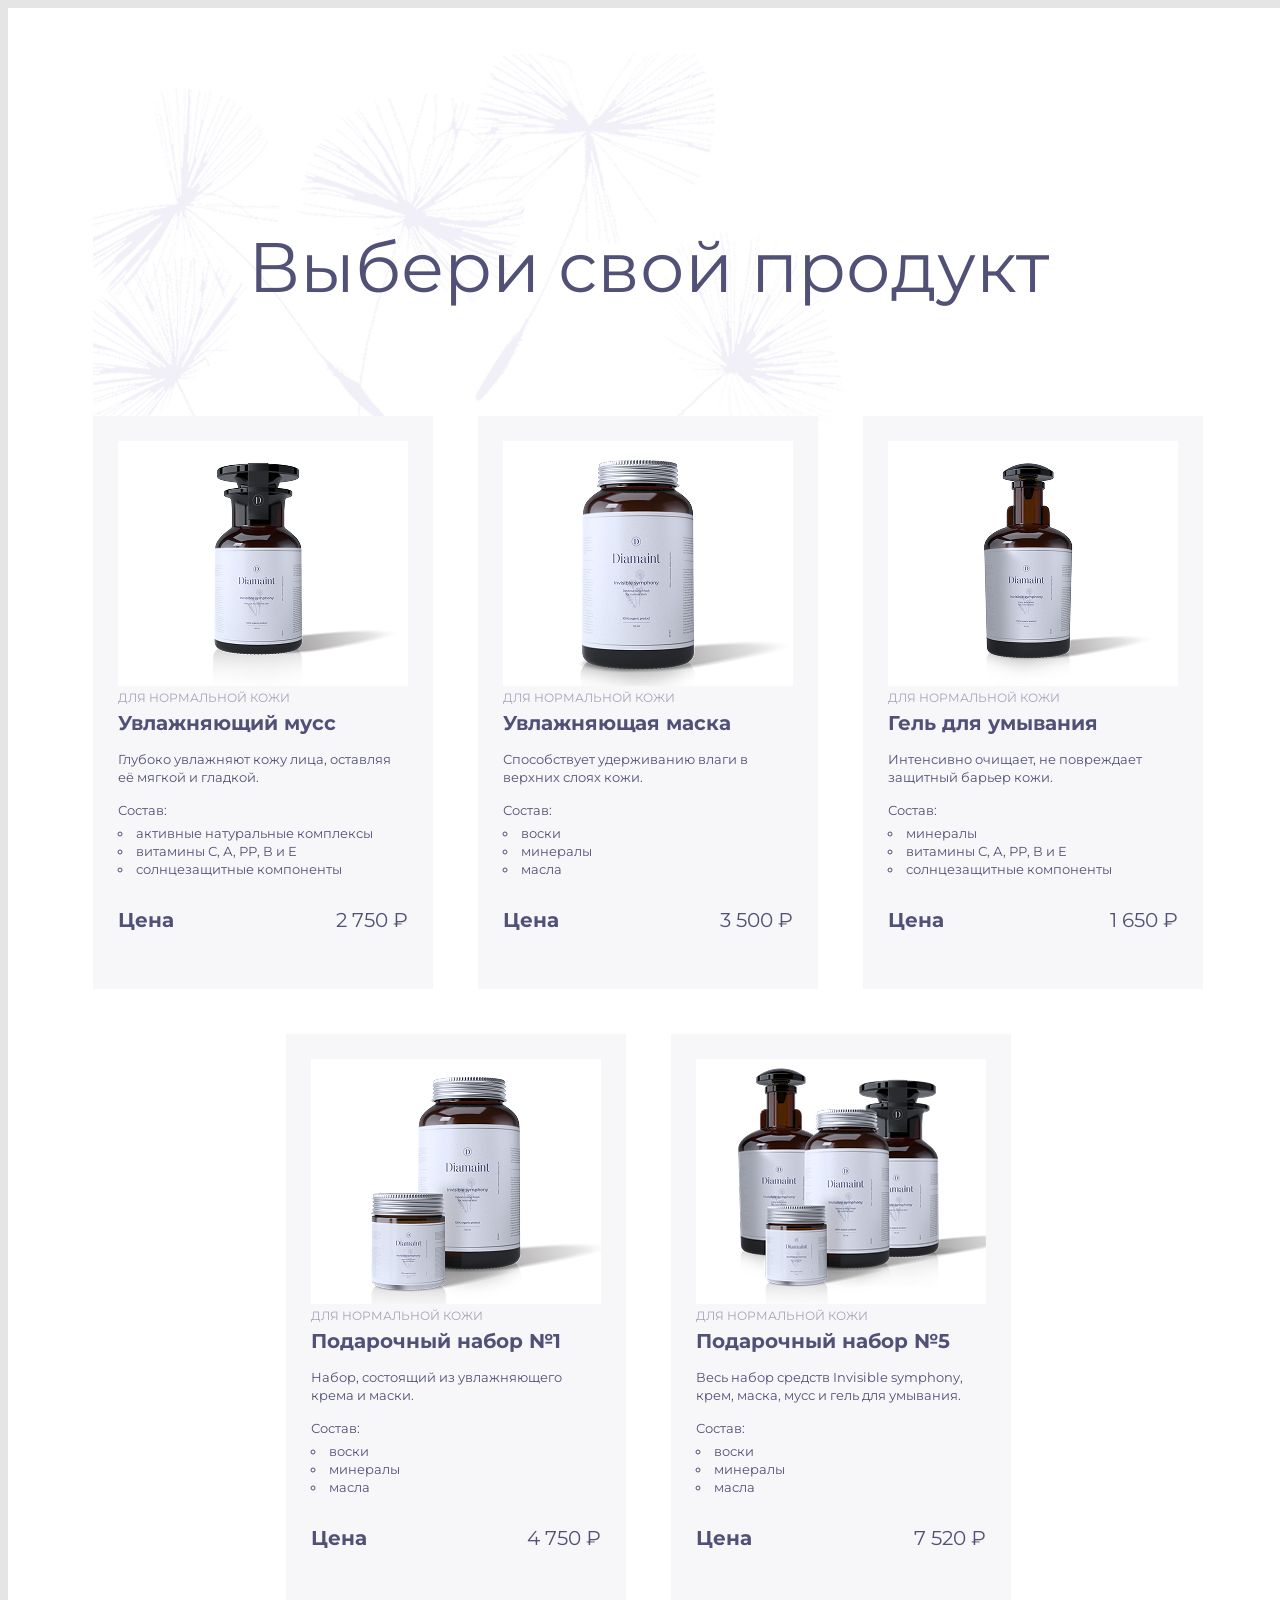
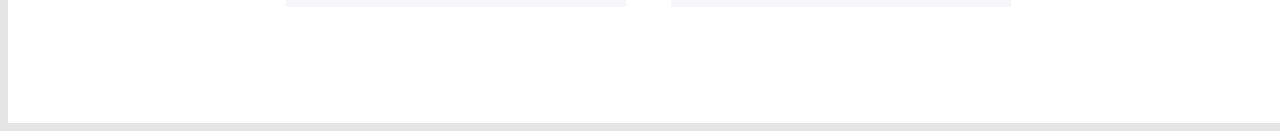
==== index.html @ 6c57b0ef "fix issues" ====
<!doctype html>
<html lang="en">
  <head>
    <meta charset="UTF-8" />
    <meta name="viewport" content="width=device-width, initial-scale=1.0" />
    <title>Product card</title>
    <link rel="stylesheet" href="style.css" />
    <link rel="preconnect" href="https://fonts.googleapis.com" />
    <link rel="preconnect" href="https://fonts.gstatic.com" crossorigin />
    <link href="https://fonts.googleapis.com/css2?family=Montserrat:wght@400;700&display=swap" rel="stylesheet" />
  </head>
  <body>
    <div class="container container-catalog">
      <h1 class="title">Выбери свой продукт</h1>
      <ul class="products clear-list">
        <li class="products__item card">
          <img class="card__image" src="img/muss.jpg" alt="Увлажняющий мусс" />
          <span class="card__category">для нормальной кожи</span>
          <h2 class="card__name">Увлажняющий мусс</h2>
          <div class="card__description">
            <p>Глубоко увлажняют кожу лица, оставляя её мягкой и гладкой.</p>
          </div>
          <div class="compound">
            <span>Состав:</span>
            <ul class="compound__list">
              <li>активные натуральные комплексы</li>
              <li>витамины С, А, РР, В и Е</li>
              <li>солнцезащитные компоненты</li>
            </ul>
          </div>
          <div class="card__price">
            <b>Цена</b>
            <span>2 750 &#8381;</span>
          </div>
        </li>

        <li class="products__item card">
          <img class="card__image" src="img/mask.jpg" alt="Увлажняющая маска" />
          <span class="card__category">для нормальной кожи</span>
          <h2 class="card__name">Увлажняющая маска</h2>
          <div class="card__description">
            <p>Способствует удерживанию влаги в верхних слоях кожи.</p>
          </div>
          <div class="compound">
            <span>Состав:</span>
            <ul class="compound__list">
              <li>воски</li>
              <li>минералы</li>
              <li>масла</li>
            </ul>
          </div>
          <div class="card__price">
            <b>Цена</b>
            <span>3 500 &#8381;</span>
          </div>
        </li>

        <li class="products__item card">
          <img class="card__image" src="img/gel.jpg" alt="Гель для умывания" />
          <span class="card__category">для нормальной кожи</span>
          <h2 class="card__name">Гель для умывания</h2>
          <div class="card__description">
            <p>Интенсивно очищает, не повреждает защитный барьер кожи.</p>
          </div>
          <div class="compound">
            <span>Состав:</span>
            <ul class="compound__list">
              <li>минералы</li>
              <li>витамины С, А, РР, В и Е</li>
              <li>солнцезащитные компоненты</li>
            </ul>
          </div>
          <div class="card__price">
            <b>Цена</b>
            <span>1 650 &#8381;</span>
          </div>
        </li>

        <li class="products__item card">
          <img class="card__image" src="img/small-gift-set.jpg" alt="Подарочный набор №1" />
          <span class="card__category">для нормальной кожи</span>
          <h2 class="card__name">Подарочный набор №1</h2>
          <div class="card__description">
            <p>Набор, состоящий из увлажняющего крема и маски.</p>
          </div>
          <div class="compound">
            <span>Состав:</span>
            <ul class="compound__list">
              <li>воски</li>
              <li>минералы</li>
              <li>масла</li>
            </ul>
          </div>
          <div class="card__price">
            <b>Цена</b>
            <span>4 750 &#8381;</span>
          </div>
        </li>

        <li class="products__item card">
          <img class="card__image" src="img/large-gift-set.jpg" alt="Подарочный набор №5" />
          <span class="card__category">для нормальной кожи</span>
          <h2 class="card__name">Подарочный набор №5</h2>
          <div class="card__description">
            <p>Весь набор средств Invisible symphony, крем, маска, мусс и гель для умывания.</p>
          </div>
          <div class="compound">
            <span>Состав:</span>
            <ul class="compound__list">
              <li>воски</li>
              <li>минералы</li>
              <li>масла</li>
            </ul>
          </div>
          <div class="card__price">
            <b>Цена</b>
            <span>7 520 &#8381;</span>
          </div>
        </li>
      </ul>
    </div>
  </body>
</html>
---- style.css ----
* {
  box-sizing: border-box;
}

body {
  font-family: "Montserrat", Arial, sans-serif;
  font-size: 13px;
  line-height: 18px;
  background-color: #e5e5e5;
  color: #515076;
}

.clear-list {
  list-style: none;
  padding: 0;
  margin: 0;
}

.container {
  width: 1280px;
  height: 1715px;
  margin: 0 auto;
  background-color: #ffffff;
}

.container-catalog {
  background-image: url("img/bg.png");
  background-repeat: no-repeat;
  background-position: 85px 0;
  padding-top: 170px;
}

.title {
  color: #515076;
  text-align: center;
  font-size: 70px;
  font-weight: 400;
  line-height: 78px;
  margin-top: 50px;
  margin-bottom: 110px;
}

.card {
  background-color: #f7f7fa;
  padding: 25px;
  width: 100%;
}

.card__image {
  display: block;
}

.card__category {
  display: block;
  font-size: 12px;
  line-height: 24px;
  color: #a5a3b9;
  text-transform: uppercase;
}

.card__name {
  font-size: 20px;
  line-height: 27px;
  margin: 0;
}

.card__description {
  font-size: 13px;
  line-height: 18px;
  margin-top: 5px;
  margin-bottom: 15px;
}

.card__price {
  font-size: 20px;
  line-height: 24px;
  display: flex;
  justify-content: space-between;
}

.compound {
  list-style-position: inside;
}

.compound__list {
  margin-top: 5px;
  margin-bottom: 30px;
  padding-left: 0px;
}

.products {
  display: flex;
  flex-wrap: wrap;
  justify-content: center;
  gap: 45px;
}

.products__item {
  width: 340px;
  height: 573px;
}
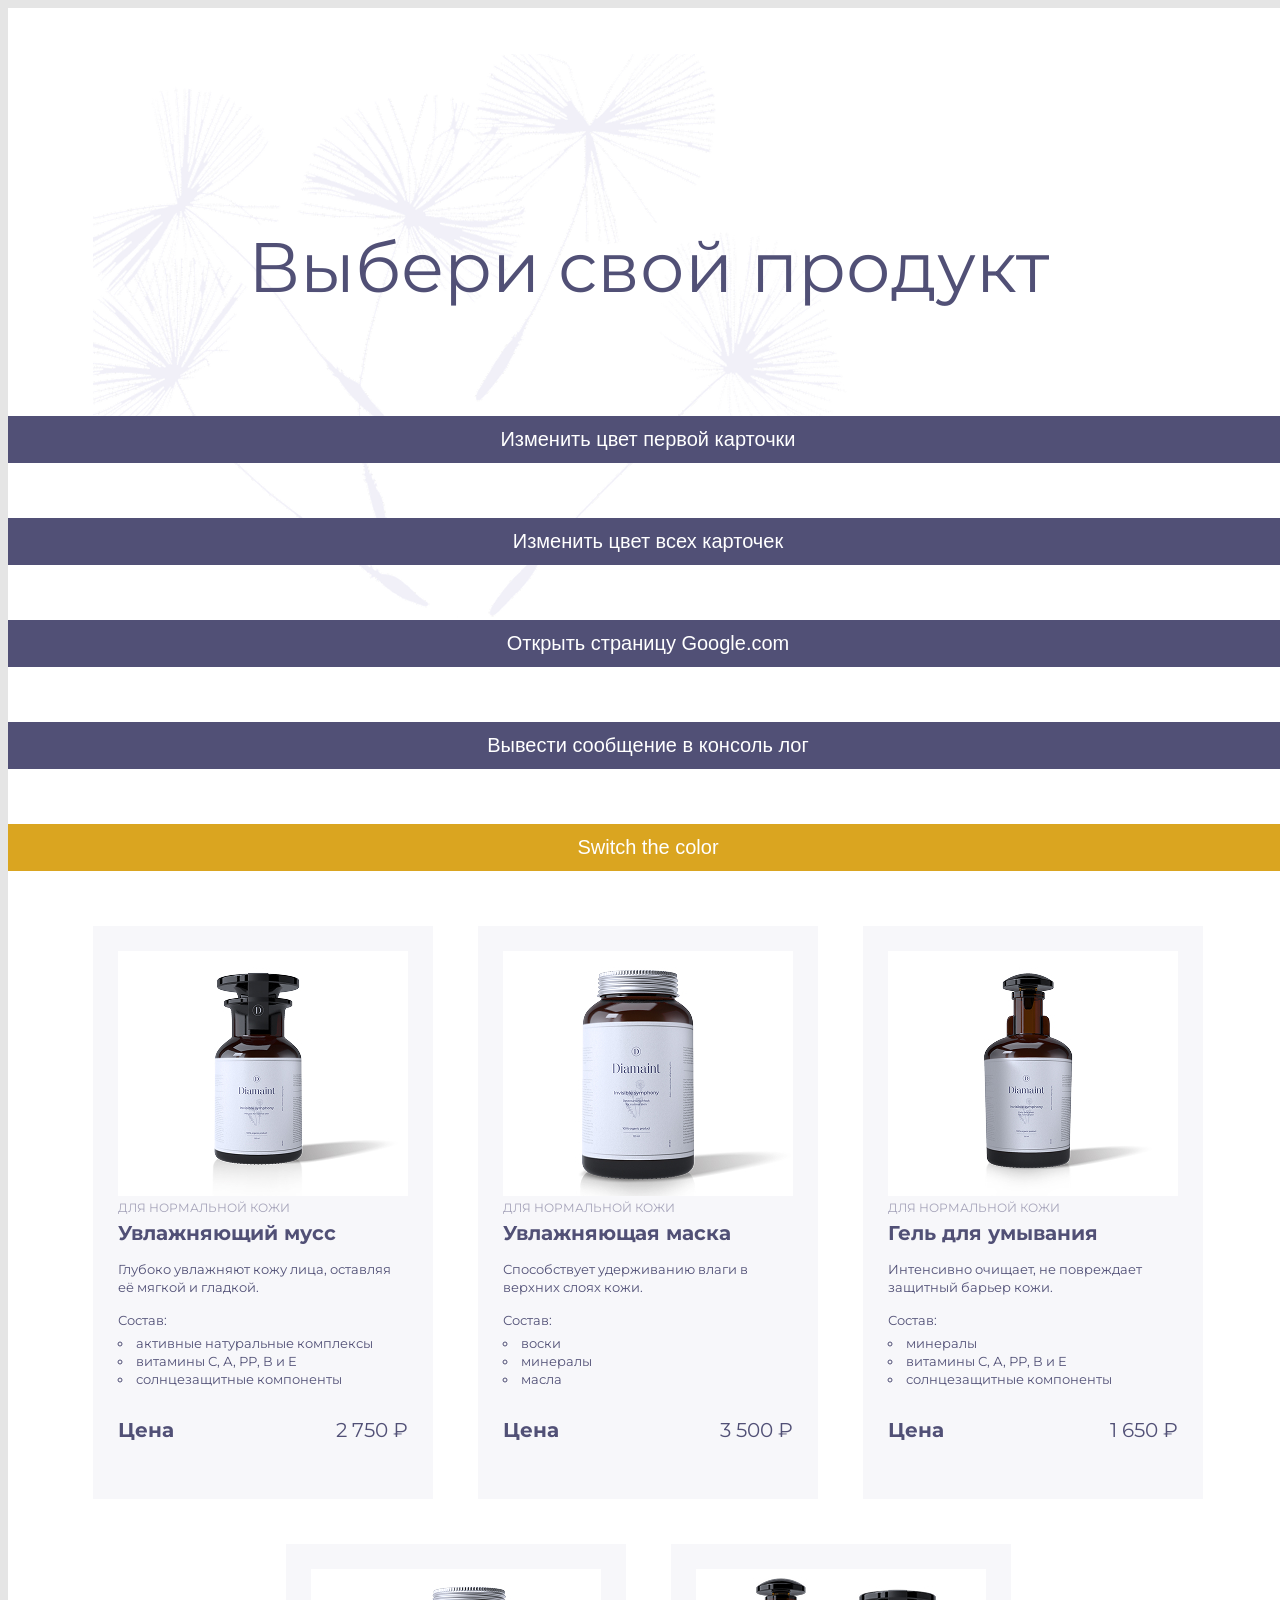
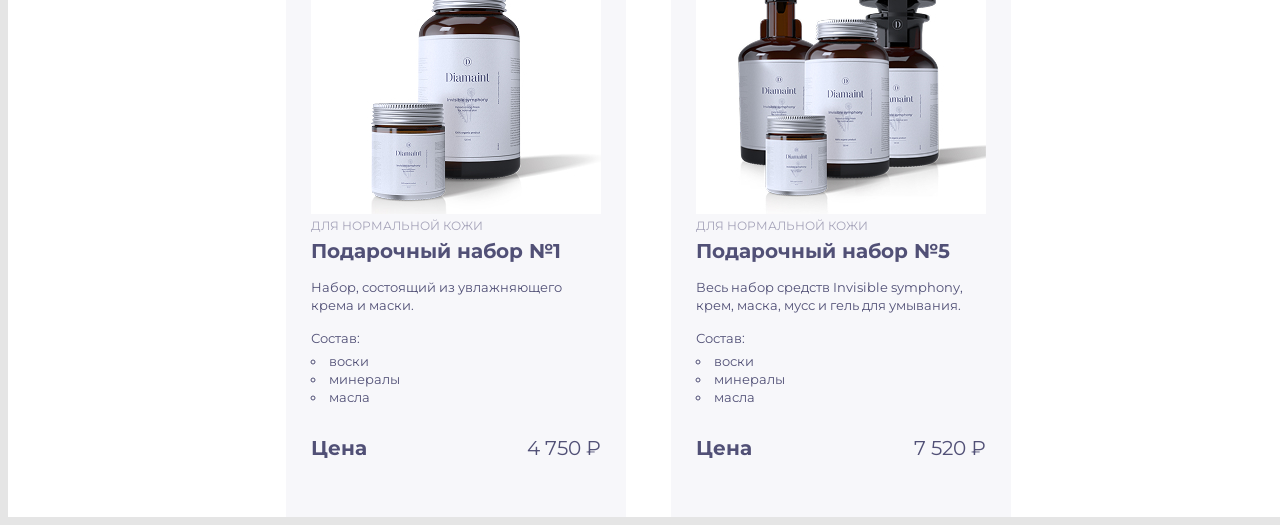
==== commit c9854288: "added js functions" ====
--- a/index.html
+++ b/index.html
@@ -13,6 +13,11 @@
     <div class="container container-catalog">
       <h1 class="title">Выбери свой продукт</h1>
       <ul class="products clear-list">
+        <button class="button btn-repaint-first-card">Изменить цвет первой карточки</button>
+        <button class="button btn-repaint-all-cards">Изменить цвет всех карточек</button>
+        <button class="button btn-open-google">Открыть страницу Google.com</button>
+        <button class="button btn-output-console-log">Вывести сообщение в консоль лог</button>
+        <button class="button btn-toggle">Switch the color</button>
         <li class="products__item card">
           <img class="card__image" src="img/muss.jpg" alt="Увлажняющий мусс" />
           <span class="card__category">для нормальной кожи</span>
@@ -119,5 +124,6 @@
         </li>
       </ul>
     </div>
+    <script src="main.js"></script>
   </body>
 </html>
--- a/style.css
+++ b/style.css
@@ -18,7 +18,6 @@
 
 .container {
   width: 1280px;
-  height: 1715px;
   margin: 0 auto;
   background-color: #ffffff;
 }
@@ -99,3 +98,24 @@
   width: 340px;
   height: 573px;
 }
+
+.button {
+  display: block;
+  width: 100%;
+  font-size: 20px;
+  line-height: 27px;
+  padding: 10px;
+  margin-bottom: 10px;
+  background-color: #515076;
+  color: white;
+  border: none;
+  cursor: pointer;
+}
+
+.btn-toggle {
+  background-color: goldenrod;
+}
+
+.active {
+  background-color: black;
+}
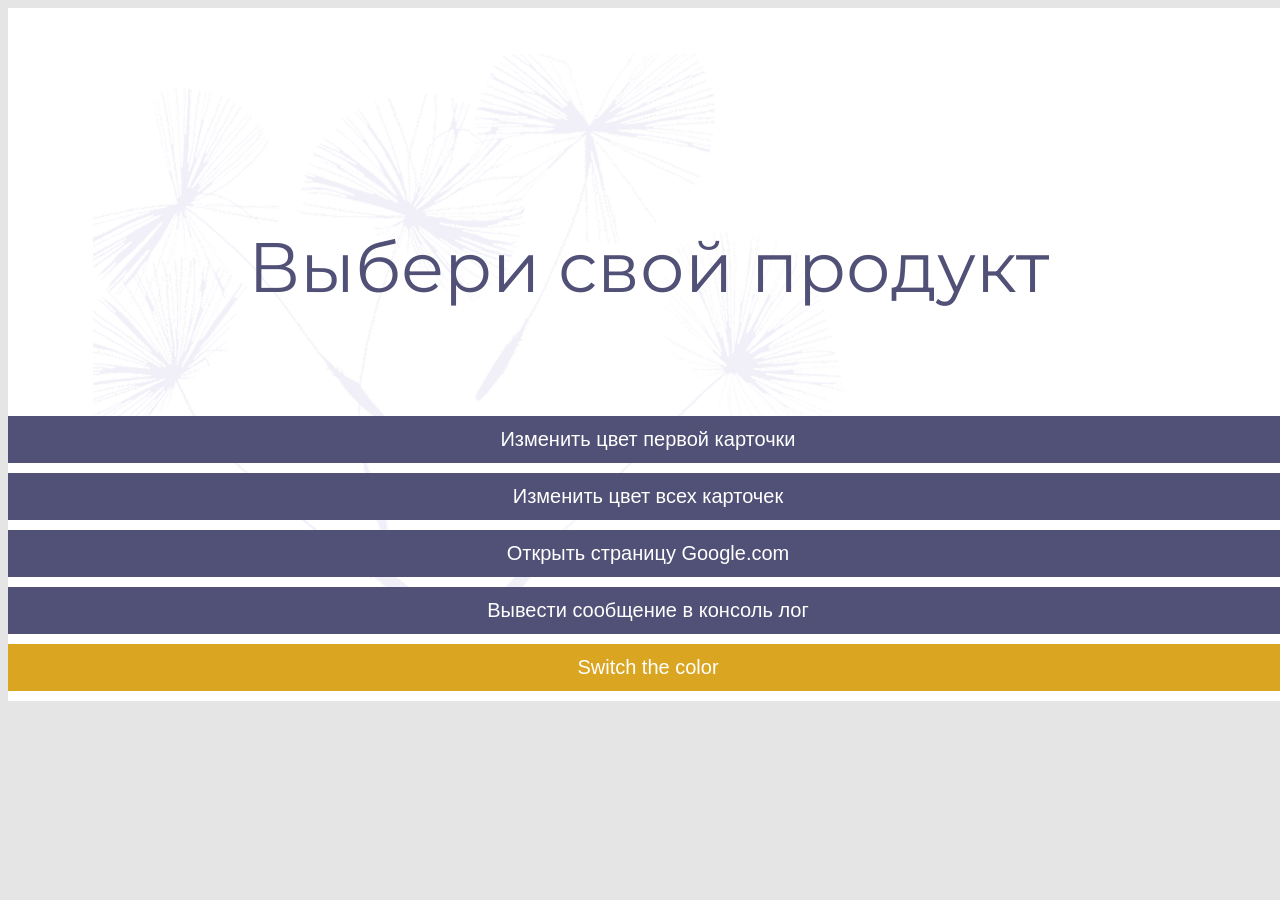
==== commit ffa8d729: "new js files, template, prompt, reduce..." ====
--- a/index.html
+++ b/index.html
@@ -12,118 +12,41 @@
   <body>
     <div class="container container-catalog">
       <h1 class="title">Выбери свой продукт</h1>
-      <ul class="products clear-list">
-        <button class="button btn-repaint-first-card">Изменить цвет первой карточки</button>
-        <button class="button btn-repaint-all-cards">Изменить цвет всех карточек</button>
-        <button class="button btn-open-google">Открыть страницу Google.com</button>
-        <button class="button btn-output-console-log">Вывести сообщение в консоль лог</button>
-        <button class="button btn-toggle">Switch the color</button>
+      <button class="button btn-repaint-first-card">Изменить цвет первой карточки</button>
+      <button class="button btn-repaint-all-cards">Изменить цвет всех карточек</button>
+      <button class="button btn-open-google">Открыть страницу Google.com</button>
+      <button class="button btn-output-console-log">Вывести сообщение в консоль лог</button>
+      <button class="button btn-toggle">Switch the color</button>
+
+      <ul class="products clear-list"></ul>
+
+      <template class="product-template">
         <li class="products__item card">
-          <img class="card__image" src="img/muss.jpg" alt="Увлажняющий мусс" />
-          <span class="card__category">для нормальной кожи</span>
-          <h2 class="card__name">Увлажняющий мусс</h2>
+          <img class="card__image" src="" alt="" />
+          <span class="card__category"></span>
+          <h2 class="card__name"></h2>
           <div class="card__description">
-            <p>Глубоко увлажняют кожу лица, оставляя её мягкой и гладкой.</p>
+            <p></p>
           </div>
           <div class="compound">
             <span>Состав:</span>
             <ul class="compound__list">
-              <li>активные натуральные комплексы</li>
-              <li>витамины С, А, РР, В и Е</li>
-              <li>солнцезащитные компоненты</li>
+              <li></li>
+              <li></li>
+              <li></li>
             </ul>
           </div>
           <div class="card__price">
             <b>Цена</b>
-            <span>2 750 &#8381;</span>
+            <span></span>
           </div>
         </li>
-
-        <li class="products__item card">
-          <img class="card__image" src="img/mask.jpg" alt="Увлажняющая маска" />
-          <span class="card__category">для нормальной кожи</span>
-          <h2 class="card__name">Увлажняющая маска</h2>
-          <div class="card__description">
-            <p>Способствует удерживанию влаги в верхних слоях кожи.</p>
-          </div>
-          <div class="compound">
-            <span>Состав:</span>
-            <ul class="compound__list">
-              <li>воски</li>
-              <li>минералы</li>
-              <li>масла</li>
-            </ul>
-          </div>
-          <div class="card__price">
-            <b>Цена</b>
-            <span>3 500 &#8381;</span>
-          </div>
-        </li>
-
-        <li class="products__item card">
-          <img class="card__image" src="img/gel.jpg" alt="Гель для умывания" />
-          <span class="card__category">для нормальной кожи</span>
-          <h2 class="card__name">Гель для умывания</h2>
-          <div class="card__description">
-            <p>Интенсивно очищает, не повреждает защитный барьер кожи.</p>
-          </div>
-          <div class="compound">
-            <span>Состав:</span>
-            <ul class="compound__list">
-              <li>минералы</li>
-              <li>витамины С, А, РР, В и Е</li>
-              <li>солнцезащитные компоненты</li>
-            </ul>
-          </div>
-          <div class="card__price">
-            <b>Цена</b>
-            <span>1 650 &#8381;</span>
-          </div>
-        </li>
-
-        <li class="products__item card">
-          <img class="card__image" src="img/small-gift-set.jpg" alt="Подарочный набор №1" />
-          <span class="card__category">для нормальной кожи</span>
-          <h2 class="card__name">Подарочный набор №1</h2>
-          <div class="card__description">
-            <p>Набор, состоящий из увлажняющего крема и маски.</p>
-          </div>
-          <div class="compound">
-            <span>Состав:</span>
-            <ul class="compound__list">
-              <li>воски</li>
-              <li>минералы</li>
-              <li>масла</li>
-            </ul>
-          </div>
-          <div class="card__price">
-            <b>Цена</b>
-            <span>4 750 &#8381;</span>
-          </div>
-        </li>
-
-        <li class="products__item card">
-          <img class="card__image" src="img/large-gift-set.jpg" alt="Подарочный набор №5" />
-          <span class="card__category">для нормальной кожи</span>
-          <h2 class="card__name">Подарочный набор №5</h2>
-          <div class="card__description">
-            <p>Весь набор средств Invisible symphony, крем, маска, мусс и гель для умывания.</p>
-          </div>
-          <div class="compound">
-            <span>Состав:</span>
-            <ul class="compound__list">
-              <li>воски</li>
-              <li>минералы</li>
-              <li>масла</li>
-            </ul>
-          </div>
-          <div class="card__price">
-            <b>Цена</b>
-            <span>7 520 &#8381;</span>
-          </div>
-        </li>
-      </ul>
+      </template>
     </div>
     <script src="main.js"></script>
+    <script src="homework-7.js"></script>
+    <script src="homework-8.js"></script>
+    <script type="module" src="homework-9.js"></script>
+    <script type="module" src="homework-10.js"></script>
   </body>
 </html>
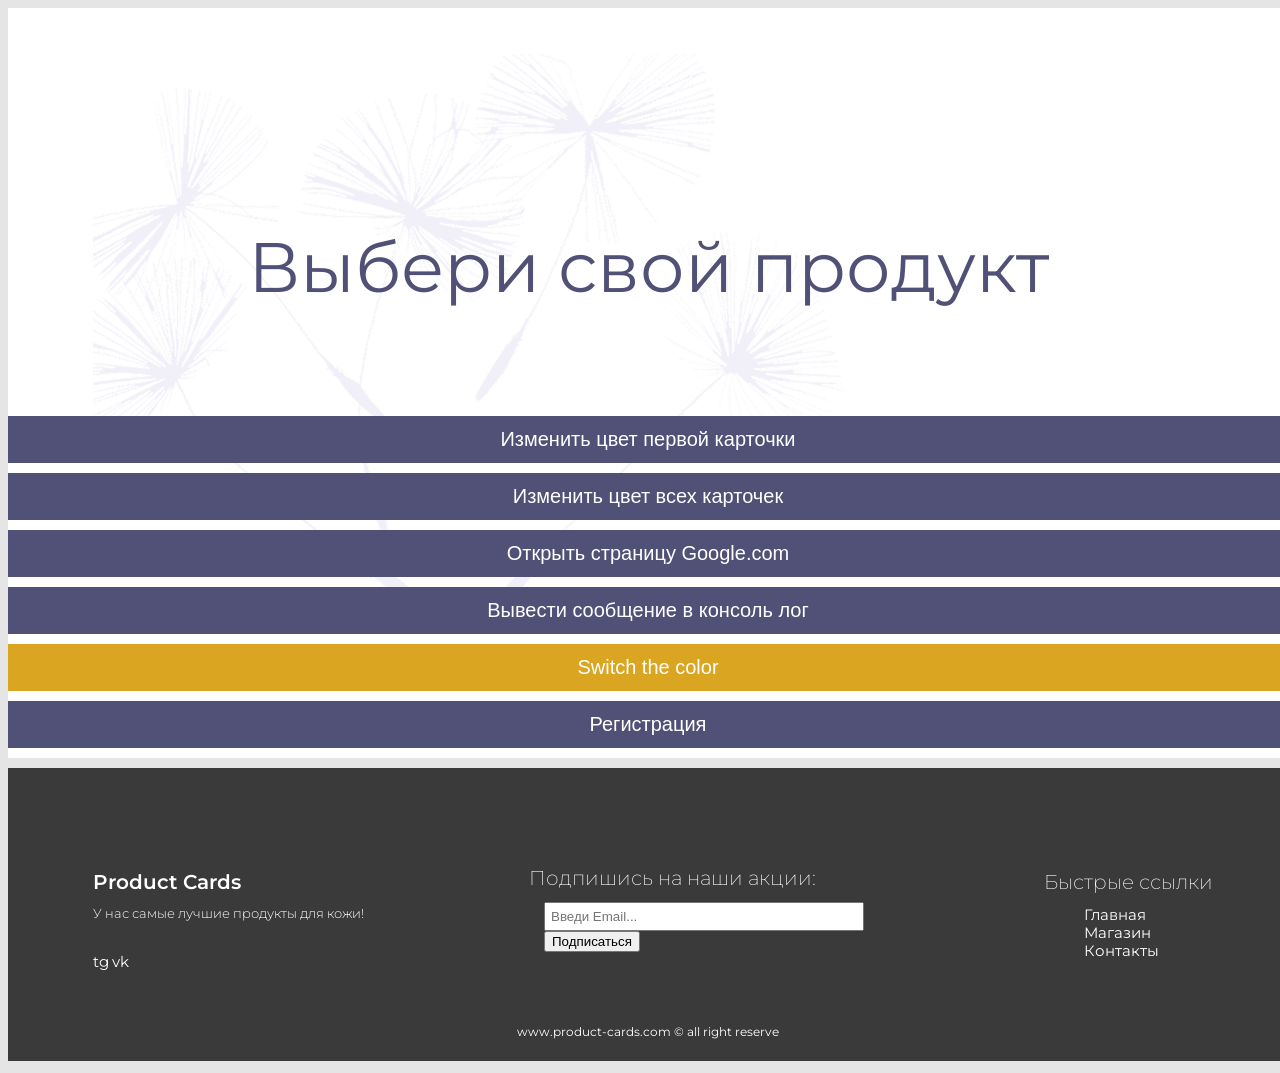
==== commit 0cb338de: "creared a footer and a modal window" ====
--- a/index.html
+++ b/index.html
@@ -17,6 +17,7 @@
       <button class="button btn-open-google">Открыть страницу Google.com</button>
       <button class="button btn-output-console-log">Вывести сообщение в консоль лог</button>
       <button class="button btn-toggle">Switch the color</button>
+      <button class="button" id="registrationBtn">Регистрация</button>
 
       <ul class="products clear-list"></ul>
 
@@ -43,10 +44,99 @@
         </li>
       </template>
     </div>
+
+    <div id="registrationModal" class="modal">
+      <div class="modal-content">
+        <span class="close-btn" id="closeModalBtn">&#x2716;</span>
+        <h2>Регистрация</h2>
+        <form class="registration-form">
+          <div>
+            <label for="userName">Имя:</label>
+            <input type="text" id="userName" name="userName" placeholder="Зайпулла" required />
+          </div>
+          <div>
+            <label for="userSurname">Фамилия:</label>
+            <input type="text" id="userSurname" name="userSurname" placeholder="Акаев" required />
+          </div>
+          <div>
+            <label for="userAge">Возраст:</label>
+            <input type="number" id="userAge" name="userAge" placeholder="18" min="14" max="100" step="1" required />
+          </div>
+          <div>
+            <label for="userBirthday">День рождения:</label>
+            <input type="date" id="userBirthday" name="userBirthday" required />
+          </div>
+          <div>
+            <label for="userLogin">Логин:</label>
+            <input type="email" id="userLogin" name="userLogin" minlength="8" required />
+          </div>
+          <div>
+            <label for="userPassword">Пароль:</label>
+            <input
+              type="password"
+              id="userPassword"
+              name="userPassword"
+              placeholder="••••••••"
+              minlength="8"
+              maxlength="8"
+              required />
+          </div>
+          <div>
+            <label for="userConfirmPassword">Подтвердите пароль:</label>
+            <input
+              type="password"
+              id="userConfirmPassword"
+              name="userConfirmPassword"
+              placeholder="••••••••"
+              minlength="8"
+              maxlength="8"
+              required />
+          </div>
+          <button type="submit">Зарегистрироваться</button>
+        </form>
+      </div>
+    </div>
+
+    <footer>
+      <div class="block">
+        <div class="block__elem1">
+          <h3>Product Cards</h3>
+          <p>У нас самые лучшие продукты для кожи!</p>
+          <a href="#" class="icon">tg</a>
+          <a href="#" class="icon">vk</a>
+        </div>
+
+        <div class="block__elem2">
+          <form class="footer-form">
+            <label for="user-email">Подпишись на наши акции:</label>
+            <div class="input-group">
+              <input type="email" id="user-email" name="email" placeholder="Введи Email..." required />
+              <button type="submit">Подписаться</button>
+            </div>
+          </form>
+        </div>
+
+        <div class="block__elem3">
+          <p>Быстрые ссылки</p>
+          <nav>
+            <ul>
+              <a href="#" class="links">Главная</a>
+              <a href="#" class="links">Магазин</a>
+              <a href="#" class="links">Контакты</a>
+            </ul>
+          </nav>
+        </div>
+      </div>
+
+      <div class="footer-bottom">
+        <p class="copyright">www.product-cards.com &copy; all right reserve</p>
+      </div>
+    </footer>
     <script src="main.js"></script>
     <script src="homework-7.js"></script>
     <script src="homework-8.js"></script>
     <script type="module" src="homework-9.js"></script>
     <script type="module" src="homework-10.js"></script>
+    <script type="module" src="homework-11.js"></script>
   </body>
 </html>
--- a/style.css
+++ b/style.css
@@ -3,7 +3,7 @@
 }
 
 body {
-  font-family: "Montserrat", Arial, sans-serif;
+  font-family: 'Montserrat', Arial, sans-serif;
   font-size: 13px;
   line-height: 18px;
   background-color: #e5e5e5;
@@ -23,7 +23,7 @@
 }
 
 .container-catalog {
-  background-image: url("img/bg.png");
+  background-image: url('img/bg.png');
   background-repeat: no-repeat;
   background-position: 85px 0;
   padding-top: 170px;
@@ -119,3 +119,137 @@
 .active {
   background-color: black;
 }
+
+footer {
+  width: 1280px;
+  margin: 10px auto;
+  background-color: #3a3a3a;
+  color: #ffffff;
+}
+
+.block {
+  display: flex;
+  justify-content: space-between;
+  padding-top: 85px;
+  flex: 1;
+}
+
+.block__elem1 {
+  margin-left: 85px;
+}
+
+.block__elem1 h3 {
+  font-weight: 600;
+  font-size: 20px;
+  margin-bottom: 12px;
+}
+
+.block__elem1 p {
+  font-weight: 300;
+  font-size: 13px;
+  margin-bottom: 31px;
+}
+
+.icon {
+  gap: 15px;
+  color: #ffffff;
+  text-decoration: none;
+  font-size: 15px;
+  font-weight: 15px;
+}
+
+.footer-form {
+  justify-content: center;
+  align-items: center;
+  width: 350px;
+  height: 76px;
+  padding-top: 16px;
+}
+
+.footer-form label {
+  font-weight: 200;
+  font-size: 20px;
+}
+
+.input-group {
+  border-radius: 10px;
+  padding: 10px 15px;
+  width: 100%;
+  font-size: 10px;
+}
+
+.block__elem3 {
+  margin-right: 75px;
+  text-align: center;
+}
+
+.block__elem3 p {
+  font-weight: 200;
+  font-size: 20px;
+  margin-bottom: 15px;
+}
+
+.links {
+  display: flex;
+  gap: 15px;
+  color: #ffffff;
+  text-decoration: none;
+  font-size: 15px;
+  font-weight: 15px;
+}
+
+.footer-bottom {
+  margin-top: 50px;
+  text-align: center;
+}
+
+.copyright {
+  font-size: 12px;
+  padding-bottom: 20px;
+}
+
+.modal {
+  display: none;
+  position: fixed;
+  background-color: rgba(0, 0, 0, 0.6);
+  z-index: 1000;
+  top: 0;
+  left: 0;
+  width: 100%;
+  height: 100%;
+}
+
+.modal-content {
+  position: absolute;
+  top: 50%;
+  left: 50%;
+  transform: translate(-50%, -50%);
+  width: 320px;
+  z-index: 1001;
+  background-color: white;
+  border: 1px solid #333333;
+  border-radius: 8px;
+  padding: 30px;
+}
+
+.modal.modal-showed {
+  display: block;
+}
+
+form div {
+  margin-bottom: 10px;
+}
+form label {
+  display: block;
+  margin-bottom: 5px;
+  font-weight: 700;
+}
+form input {
+  width: 100%;
+  padding: 5px;
+  box-sizing: border-box;
+}
+.close-btn {
+  float: right;
+  cursor: pointer;
+}
